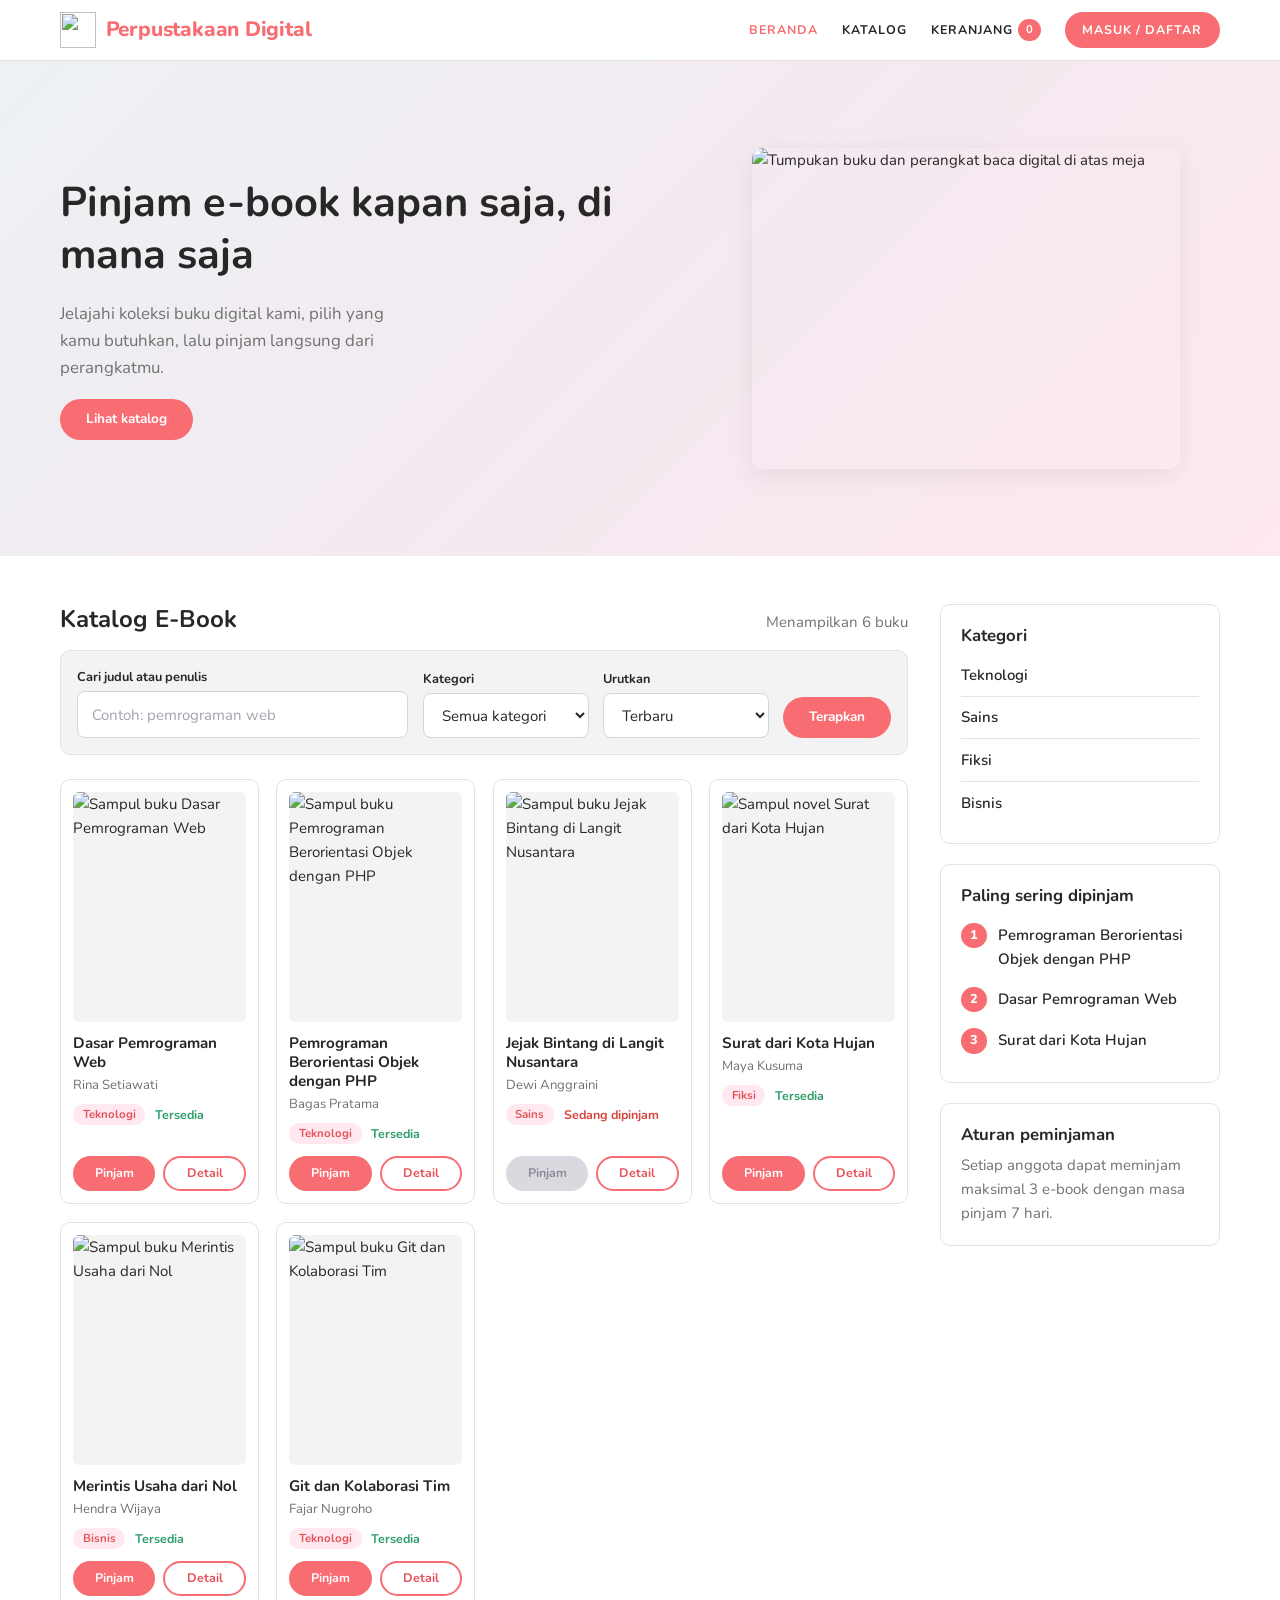
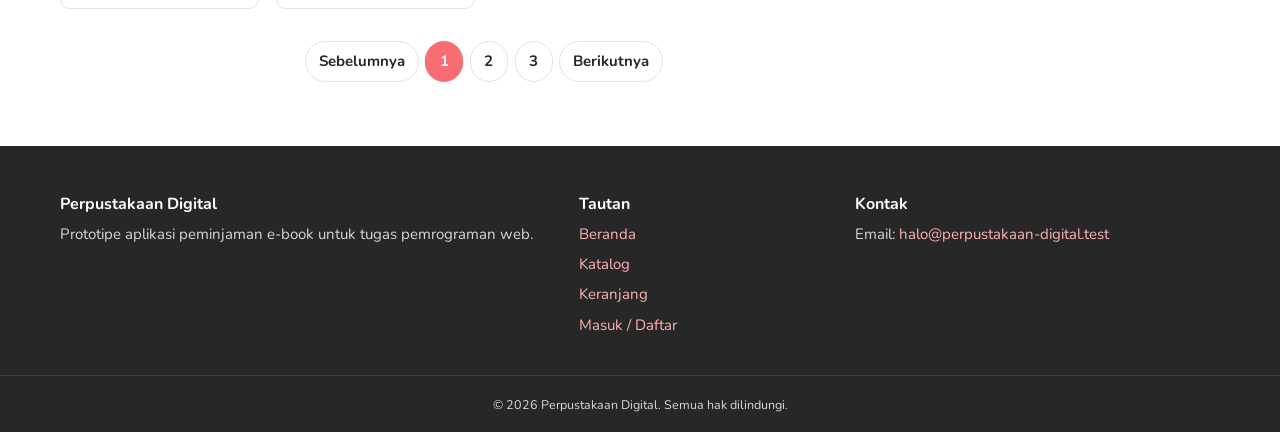
==== index.html @ cdc5b5ca "buat index, cart, login, dan style.css buat kode di ke empat file itu" ====
<!DOCTYPE html>
<html lang="id">
<head>
  <meta charset="UTF-8">
  <meta name="viewport" content="width=device-width, initial-scale=1">
  <meta name="description" content="Katalog e-book digital. Cari, pilih, dan pinjam buku favoritmu secara online.">
  <title>Katalog E-Book | Perpustakaan Digital</title>

  <!-- CSS utama (dibuat pada tahap berikutnya) -->
  <link rel="stylesheet" href="assets/public/css/style.css">
</head>
<body>

  <!-- Tautan lompat untuk pengguna keyboard / pembaca layar -->
  <a class="skip-link" href="#konten-utama">Lewati ke konten utama</a>

  <!-- ===================== HEADER ===================== -->
  <header class="site-header" id="site-header">
    <div class="container site-header__inner">

      <a class="brand" href="index.html" aria-label="Perpustakaan Digital, ke beranda">
        <img class="brand__logo" src="public/images/logo.svg" alt="" width="40" height="40">
        <span class="brand__name">Perpustakaan Digital</span>
      </a>

      <nav class="main-nav" id="main-nav" aria-label="Navigasi utama">
        <ul class="main-nav__list">
          <li><a class="main-nav__link" href="index.html" aria-current="page">Beranda</a></li>
          <li><a class="main-nav__link" href="index.html#katalog">Katalog</a></li>
          <li><a class="main-nav__link" href="cart.html">Keranjang <span class="badge" id="cart-count">0</span></a></li>
          <li><a class="main-nav__link main-nav__link--cta" href="login.html">Masuk / Daftar</a></li>
        </ul>
      </nav>

    </div>
  </header>

  <!-- ===================== MAIN ===================== -->
  <main id="konten-utama">

    <!-- Hero / pengantar -->
    <section class="hero" id="hero" aria-labelledby="hero-judul">
      <div class="container hero__inner">
        <div class="hero__text">
          <h1 id="hero-judul">Pinjam e-book kapan saja, di mana saja</h1>
          <p class="hero__lead">
            Jelajahi koleksi buku digital kami, pilih yang kamu butuhkan,
            lalu pinjam langsung dari perangkatmu.
          </p>
          <a class="btn btn--primary" href="#katalog">Lihat katalog</a>
        </div>
        <figure class="hero__figure">
          <img src="public/images/hero.jpg" alt="Tumpukan buku dan perangkat baca digital di atas meja" width="560" height="420">
        </figure>
      </div>
    </section>

    <div class="container layout">

      <!-- Katalog -->
      <section class="catalog" id="katalog" aria-labelledby="katalog-judul">
        <header class="section-header">
          <h2 id="katalog-judul">Katalog E-Book</h2>
          <p class="section-header__desc">Menampilkan <span id="jumlah-buku">6</span> buku</p>
        </header>

        <!-- Pencarian & filter (logika diisi Anggota C) -->
        <form class="filter" id="form-filter" role="search" aria-label="Cari dan filter e-book" action="#" method="get">
          <div class="filter__field filter__field--search">
            <label for="cari-buku">Cari judul atau penulis</label>
            <input type="search" id="cari-buku" name="q" placeholder="Contoh: pemrograman web">
          </div>

          <div class="filter__field">
            <label for="filter-kategori">Kategori</label>
            <select id="filter-kategori" name="kategori">
              <option value="">Semua kategori</option>
              <option value="teknologi">Teknologi</option>
              <option value="sains">Sains</option>
              <option value="fiksi">Fiksi</option>
              <option value="bisnis">Bisnis</option>
            </select>
          </div>

          <div class="filter__field">
            <label for="urutkan">Urutkan</label>
            <select id="urutkan" name="urutkan">
              <option value="terbaru">Terbaru</option>
              <option value="judul">Judul (A–Z)</option>
              <option value="populer">Terpopuler</option>
            </select>
          </div>

          <button class="btn btn--primary" type="submit">Terapkan</button>
        </form>

        <!-- Daftar buku -->
        <div class="book-grid" id="daftar-buku">

          <article class="book-card" data-id="1" data-kategori="teknologi">
            <figure class="book-card__cover">
              <img src="public/images/covers/buku-01.jpg" alt="Sampul buku Dasar Pemrograman Web" width="240" height="320" loading="lazy">
            </figure>
            <div class="book-card__body">
              <h3 class="book-card__title">Dasar Pemrograman Web</h3>
              <p class="book-card__author">Rina Setiawati</p>
              <p class="book-card__meta">
                <span class="tag">Teknologi</span>
                <span class="book-card__status book-card__status--available">Tersedia</span>
              </p>
            </div>
            <footer class="book-card__footer">
              <button class="btn btn--primary" type="button" data-aksi="pinjam">Pinjam</button>
              <a class="btn btn--ghost" href="#detail-1">Detail</a>
            </footer>
          </article>

          <article class="book-card" data-id="2" data-kategori="teknologi">
            <figure class="book-card__cover">
              <img src="public/images/covers/buku-02.jpg" alt="Sampul buku Pemrograman Berorientasi Objek dengan PHP" width="240" height="320" loading="lazy">
            </figure>
            <div class="book-card__body">
              <h3 class="book-card__title">Pemrograman Berorientasi Objek dengan PHP</h3>
              <p class="book-card__author">Bagas Pratama</p>
              <p class="book-card__meta">
                <span class="tag">Teknologi</span>
                <span class="book-card__status book-card__status--available">Tersedia</span>
              </p>
            </div>
            <footer class="book-card__footer">
              <button class="btn btn--primary" type="button" data-aksi="pinjam">Pinjam</button>
              <a class="btn btn--ghost" href="#detail-2">Detail</a>
            </footer>
          </article>

          <article class="book-card" data-id="3" data-kategori="sains">
            <figure class="book-card__cover">
              <img src="public/images/covers/buku-03.jpg" alt="Sampul buku Jejak Bintang di Langit Nusantara" width="240" height="320" loading="lazy">
            </figure>
            <div class="book-card__body">
              <h3 class="book-card__title">Jejak Bintang di Langit Nusantara</h3>
              <p class="book-card__author">Dewi Anggraini</p>
              <p class="book-card__meta">
                <span class="tag">Sains</span>
                <span class="book-card__status book-card__status--borrowed">Sedang dipinjam</span>
              </p>
            </div>
            <footer class="book-card__footer">
              <button class="btn btn--primary" type="button" data-aksi="pinjam" disabled>Pinjam</button>
              <a class="btn btn--ghost" href="#detail-3">Detail</a>
            </footer>
          </article>

          <article class="book-card" data-id="4" data-kategori="fiksi">
            <figure class="book-card__cover">
              <img src="public/images/covers/buku-04.jpg" alt="Sampul novel Surat dari Kota Hujan" width="240" height="320" loading="lazy">
            </figure>
            <div class="book-card__body">
              <h3 class="book-card__title">Surat dari Kota Hujan</h3>
              <p class="book-card__author">Maya Kusuma</p>
              <p class="book-card__meta">
                <span class="tag">Fiksi</span>
                <span class="book-card__status book-card__status--available">Tersedia</span>
              </p>
            </div>
            <footer class="book-card__footer">
              <button class="btn btn--primary" type="button" data-aksi="pinjam">Pinjam</button>
              <a class="btn btn--ghost" href="#detail-4">Detail</a>
            </footer>
          </article>

          <article class="book-card" data-id="5" data-kategori="bisnis">
            <figure class="book-card__cover">
              <img src="public/images/covers/buku-05.jpg" alt="Sampul buku Merintis Usaha dari Nol" width="240" height="320" loading="lazy">
            </figure>
            <div class="book-card__body">
              <h3 class="book-card__title">Merintis Usaha dari Nol</h3>
              <p class="book-card__author">Hendra Wijaya</p>
              <p class="book-card__meta">
                <span class="tag">Bisnis</span>
                <span class="book-card__status book-card__status--available">Tersedia</span>
              </p>
            </div>
            <footer class="book-card__footer">
              <button class="btn btn--primary" type="button" data-aksi="pinjam">Pinjam</button>
              <a class="btn btn--ghost" href="#detail-5">Detail</a>
            </footer>
          </article>

          <article class="book-card" data-id="6" data-kategori="teknologi">
            <figure class="book-card__cover">
              <img src="public/images/covers/buku-06.jpg" alt="Sampul buku Git dan Kolaborasi Tim" width="240" height="320" loading="lazy">
            </figure>
            <div class="book-card__body">
              <h3 class="book-card__title">Git dan Kolaborasi Tim</h3>
              <p class="book-card__author">Fajar Nugroho</p>
              <p class="book-card__meta">
                <span class="tag">Teknologi</span>
                <span class="book-card__status book-card__status--available">Tersedia</span>
              </p>
            </div>
            <footer class="book-card__footer">
              <button class="btn btn--primary" type="button" data-aksi="pinjam">Pinjam</button>
              <a class="btn btn--ghost" href="#detail-6">Detail</a>
            </footer>
          </article>

        </div>

        <!-- Paginasi -->
        <nav class="pagination" aria-label="Halaman katalog">
          <ul class="pagination__list">
            <li><a class="pagination__link" href="#" aria-label="Halaman sebelumnya">Sebelumnya</a></li>
            <li><a class="pagination__link" href="#" aria-current="page">1</a></li>
            <li><a class="pagination__link" href="#">2</a></li>
            <li><a class="pagination__link" href="#">3</a></li>
            <li><a class="pagination__link" href="#" aria-label="Halaman berikutnya">Berikutnya</a></li>
          </ul>
        </nav>
      </section>

      <!-- Sidebar -->
      <aside class="sidebar" aria-label="Informasi tambahan">

        <section class="sidebar__block" aria-labelledby="aside-kategori">
          <h2 id="aside-kategori">Kategori</h2>
          <ul class="category-list">
            <li><a href="#katalog" data-kategori="teknologi">Teknologi</a></li>
            <li><a href="#katalog" data-kategori="sains">Sains</a></li>
            <li><a href="#katalog" data-kategori="fiksi">Fiksi</a></li>
            <li><a href="#katalog" data-kategori="bisnis">Bisnis</a></li>
          </ul>
        </section>

        <section class="sidebar__block" aria-labelledby="aside-populer">
          <h2 id="aside-populer">Paling sering dipinjam</h2>
          <ol class="popular-list">
            <li><a href="#detail-2">Pemrograman Berorientasi Objek dengan PHP</a></li>
            <li><a href="#detail-1">Dasar Pemrograman Web</a></li>
            <li><a href="#detail-4">Surat dari Kota Hujan</a></li>
          </ol>
        </section>

        <section class="sidebar__block" aria-labelledby="aside-aturan">
          <h2 id="aside-aturan">Aturan peminjaman</h2>
          <p>Setiap anggota dapat meminjam maksimal 3 e-book dengan masa pinjam 7 hari.</p>
        </section>

      </aside>

    </div>
  </main>

  <!-- ===================== FOOTER ===================== -->
  <footer class="site-footer" id="site-footer">
    <div class="container site-footer__inner">

      <section class="site-footer__about" aria-labelledby="footer-tentang">
        <h2 id="footer-tentang">Perpustakaan Digital</h2>
        <p>Prototipe aplikasi peminjaman e-book untuk tugas pemrograman web.</p>
      </section>

      <nav class="site-footer__nav" aria-label="Navigasi footer">
        <h2>Tautan</h2>
        <ul>
          <li><a href="index.html">Beranda</a></li>
          <li><a href="index.html#katalog">Katalog</a></li>
          <li><a href="cart.html">Keranjang</a></li>
          <li><a href="login.html">Masuk / Daftar</a></li>
        </ul>
      </nav>

      <address class="site-footer__contact">
        <h2>Kontak</h2>
        <p>Email: <a href="mailto:halo@perpustakaan-digital.test">halo@perpustakaan-digital.test</a></p>
      </address>

    </div>
    <p class="site-footer__copy">
      <small>&copy; 2026 Perpustakaan Digital. Semua hak dilindungi.</small>
    </p>
  </footer>

</body>
</html>
---- assets/public/css/style.css ----
/* ==========================================================
   Perpustakaan Digital - style.css
   Tema: coral + pastel (terinspirasi tampilan Bookly), CSS murni
   Isi: 1. Variabel  2. Reset & dasar  3. Komponen umum
        4. Header & footer  5. Beranda  6. Login/Register
        7. Responsif
   Catatan: gaya halaman Keranjang ditambahkan di bagian 6b
   saat keranjang.html dibuat.
   ========================================================== */

@import url("https://fonts.googleapis.com/css2?family=Nunito:wght@400;600;700;800&display=swap");

/* ---------- 1. Variabel (ubah warna tema di sini saja) ---------- */
:root {
  /* Palet diambil dari tema Bookly */
  --c-primary: #f86d72;
  --c-primary-dark: #e4545a;
  --c-primary-soft: #ffe8f0;
  --c-text: #272727;
  --c-muted: #717171;
  --c-border: #e3e3e3;
  --c-bg: #ffffff;
  --c-bg-soft: #f3f3f3;
  --c-success: #2e9d6a;
  --c-danger: #d6453d;
  --c-footer: #272727;

  --grad-soft: linear-gradient(135deg, #edf1f3 0%, #f4e9f0 55%, #ffe8f0 100%);

  --font: "Nunito", "Segoe UI", system-ui, -apple-system, sans-serif;
  --radius: 10px;
  --radius-pill: 999px;
  --shadow: 0 6px 24px rgba(39, 39, 39, 0.08);
  --container: 1200px;
}

/* ---------- 2. Reset & dasar ---------- */
*, *::before, *::after { box-sizing: border-box; }

html { scroll-behavior: smooth; }

body {
  margin: 0;
  font-family: var(--font);
  font-size: 15px;
  line-height: 1.6;
  color: var(--c-text);
  background: var(--c-bg);
}

h1, h2, h3 { margin: 0 0 0.5em; line-height: 1.25; font-weight: 700; }
h1 { font-size: clamp(1.8rem, 4vw, 2.6rem); }
h2 { font-size: 1.3rem; }
h3 { font-size: 1rem; }
p { margin: 0 0 1em; }
ul, ol { margin: 0; padding: 0; list-style: none; }
img { max-width: 100%; height: auto; display: block; }
a { color: var(--c-primary-dark); text-decoration: none; }
a:hover { text-decoration: underline; }
address { font-style: normal; }

[hidden] { display: none !important; }

:focus-visible {
  outline: 3px solid rgba(247, 107, 110, 0.55);
  outline-offset: 2px;
}

.container {
  width: 100%;
  max-width: var(--container);
  margin-inline: auto;
  padding-inline: 1.25rem;
}

.skip-link {
  position: absolute;
  left: 1rem;
  top: -4rem;
  z-index: 100;
  padding: 0.6rem 1rem;
  background: var(--c-text);
  color: #fff;
  border-radius: var(--radius);
}
.skip-link:focus { top: 0.75rem; }

/* ---------- 3. Komponen umum ---------- */
.btn {
  display: inline-flex;
  align-items: center;
  justify-content: center;
  gap: 0.4rem;
  padding: 0.65rem 1.5rem;
  font: inherit;
  font-size: 0.85rem;
  font-weight: 700;
  line-height: 1.2;
  border: 2px solid transparent;
  border-radius: var(--radius-pill);
  cursor: pointer;
  text-decoration: none;
}
.btn:hover { text-decoration: none; }

.btn--primary { background: var(--c-primary); color: #fff; }
.btn--primary:hover { background: var(--c-primary-dark); }

.btn--ghost {
  background: transparent;
  color: var(--c-primary-dark);
  border-color: var(--c-primary);
}
.btn--ghost:hover { background: var(--c-primary-soft); }

.btn--block { display: flex; width: 100%; padding-block: 0.8rem; }

.btn:disabled,
.btn[disabled] {
  background: #d9d9df;
  color: #8b8b95;
  border-color: transparent;
  cursor: not-allowed;
}

.badge {
  display: inline-block;
  min-width: 1.4rem;
  padding: 0 0.4rem;
  font-size: 0.7rem;
  font-weight: 700;
  line-height: 1.4rem;
  text-align: center;
  color: #fff;
  background: var(--c-primary);
  border-radius: var(--radius-pill);
}

.tag {
  display: inline-block;
  padding: 0.1rem 0.6rem;
  font-size: 0.72rem;
  font-weight: 700;
  color: var(--c-primary-dark);
  background: var(--c-primary-soft);
  border-radius: var(--radius-pill);
}

/* ---------- 4. Header & footer ---------- */
.site-header {
  position: sticky;
  top: 0;
  z-index: 50;
  background: #fff;
  border-bottom: 1px solid var(--c-border);
}
.site-header__inner {
  display: flex;
  flex-wrap: wrap;
  align-items: center;
  justify-content: space-between;
  gap: 0.5rem 1.5rem;
  padding-block: 0.75rem;
}

.brand { display: inline-flex; align-items: center; gap: 0.6rem; color: var(--c-text); }
.brand:hover { text-decoration: none; }
.brand__logo { width: 36px; height: 36px; }
.brand__name {
  font-size: 1.3rem;
  font-weight: 800;
  letter-spacing: -0.01em;
  color: var(--c-primary);
}

.main-nav__list { display: flex; flex-wrap: wrap; align-items: center; gap: 0.25rem 1.5rem; }
.main-nav__link {
  display: inline-flex;
  align-items: center;
  gap: 0.35rem;
  padding: 0.35rem 0;
  font-size: 0.78rem;
  font-weight: 700;
  letter-spacing: 0.08em;
  text-transform: uppercase;
  color: var(--c-text);
}
.main-nav__link:hover { color: var(--c-primary); text-decoration: none; }
.main-nav__link[aria-current="page"] { color: var(--c-primary); }

.main-nav__link--cta {
  padding: 0.5rem 1.1rem;
  color: #fff;
  background: var(--c-primary);
  border-radius: var(--radius-pill);
}
.main-nav__link--cta:hover { color: #fff; background: var(--c-primary-dark); }
.main-nav__link--cta[aria-current="page"] { color: #fff; background: var(--c-primary-dark); }

.site-footer {
  margin-top: 4rem;
  color: #d7d7de;
  background: var(--c-footer);
}
.site-footer__inner {
  display: grid;
  gap: 2rem;
  padding-block: 3rem 2rem;
}
.site-footer h2 { font-size: 1rem; color: #fff; }
.site-footer a { color: #ffb3b5; }
.site-footer li { margin-bottom: 0.4rem; }
.site-footer__copy {
  margin: 0;
  padding: 1rem 1.25rem;
  text-align: center;
  border-top: 1px solid rgba(255, 255, 255, 0.1);
}

/* ---------- 5. Beranda ---------- */
.hero { background: var(--grad-soft); }
.hero__inner {
  display: grid;
  align-items: center;
  gap: 2rem;
  padding-block: 3rem;
}
.hero__lead { max-width: 34ch; font-size: 1.05rem; color: var(--c-muted); }
.hero__figure img {
  width: 100%;
  max-width: 480px;
  margin-inline: auto;
  border-radius: var(--radius);
  box-shadow: var(--shadow);
  object-fit: cover;
}

.layout {
  display: grid;
  gap: 2rem;
  padding-block: 3rem 0;
}

.section-header {
  display: flex;
  flex-wrap: wrap;
  align-items: baseline;
  justify-content: space-between;
  gap: 0.25rem 1rem;
  margin-bottom: 1rem;
}
.section-header h2 { margin: 0; font-size: 1.5rem; }
.section-header__desc { margin: 0; color: var(--c-muted); }

/* Filter & pencarian */
.filter {
  display: grid;
  gap: 0.9rem;
  align-items: end;
  margin-bottom: 1.5rem;
  padding: 1rem;
  background: var(--c-bg-soft);
  border: 1px solid var(--c-border);
  border-radius: var(--radius);
}
.filter__field label {
  display: block;
  margin-bottom: 0.25rem;
  font-size: 0.8rem;
  font-weight: 700;
}

/* Input umum (dipakai filter dan form) */
input[type="text"],
input[type="email"],
input[type="password"],
input[type="search"],
select {
  width: 100%;
  padding: 0.65rem 0.9rem;
  font: inherit;
  color: var(--c-text);
  background: #fff;
  border: 1px solid #d5d5dc;
  border-radius: 8px;
}
input::placeholder { color: #a3a3ad; }
input:focus,
select:focus {
  border-color: var(--c-primary);
  outline: 3px solid rgba(247, 107, 110, 0.25);
  outline-offset: 0;
}

/* Kartu buku */
.book-grid {
  display: grid;
  grid-template-columns: repeat(auto-fill, minmax(180px, 1fr));
  gap: 1.1rem;
}
.book-card {
  display: flex;
  flex-direction: column;
  padding: 0.75rem;
  background: #fff;
  border: 1px solid var(--c-border);
  border-radius: var(--radius);
}
.book-card__cover {
  margin: 0 0 0.75rem;
  aspect-ratio: 3 / 4;
  overflow: hidden;
  background: var(--c-bg-soft);
  border-radius: 6px;
}
.book-card__cover img { width: 100%; height: 100%; object-fit: cover; }
.book-card__body { flex: 1; }
.book-card__title { margin-bottom: 0.15rem; font-size: 0.95rem; }
.book-card__author { margin-bottom: 0.5rem; font-size: 0.82rem; color: var(--c-muted); }
.book-card__meta {
  display: flex;
  flex-wrap: wrap;
  align-items: center;
  gap: 0.4rem 0.6rem;
  margin-bottom: 0.75rem;
}
.book-card__status { font-size: 0.78rem; font-weight: 700; }
.book-card__status--available { color: var(--c-success); }
.book-card__status--borrowed { color: var(--c-danger); }
.book-card__footer { display: flex; gap: 0.5rem; }
.book-card__footer .btn { flex: 1; padding: 0.5rem 0.4rem; font-size: 0.78rem; }

/* Paginasi */
.pagination { margin-top: 2rem; }
.pagination__list { display: flex; flex-wrap: wrap; justify-content: center; gap: 0.4rem; }
.pagination__link {
  display: inline-block;
  min-width: 2.4rem;
  padding: 0.45rem 0.8rem;
  text-align: center;
  font-weight: 700;
  color: var(--c-text);
  border: 1px solid var(--c-border);
  border-radius: var(--radius-pill);
}
.pagination__link:hover { background: var(--c-primary-soft); text-decoration: none; }
.pagination__link[aria-current="page"] {
  color: #fff;
  background: var(--c-primary);
  border-color: var(--c-primary);
}

/* Sidebar */
.sidebar { display: grid; gap: 1.25rem; align-content: start; }
.sidebar__block {
  padding: 1.25rem;
  background: #fff;
  border: 1px solid var(--c-border);
  border-radius: var(--radius);
}
.sidebar__block h2 { font-size: 1.05rem; }
.sidebar__block p { margin: 0; color: var(--c-muted); }
.category-list li + li { border-top: 1px solid var(--c-border); }
.category-list a { display: block; padding: 0.55rem 0; color: var(--c-text); font-weight: 600; }
.category-list a:hover { color: var(--c-primary); text-decoration: none; }
.popular-list { counter-reset: populer; }
.popular-list li {
  counter-increment: populer;
  display: flex;
  gap: 0.7rem;
  padding: 0.5rem 0;
}
.popular-list li::before {
  content: counter(populer);
  flex: none;
  width: 1.6rem;
  height: 1.6rem;
  font-size: 0.8rem;
  font-weight: 800;
  line-height: 1.6rem;
  text-align: center;
  color: #fff;
  background: var(--c-primary);
  border-radius: 50%;
}
.popular-list a { color: var(--c-text); font-weight: 600; }

/* ---------- 6. Login / Register ---------- */
.page-auth { background: var(--grad-soft); background-attachment: fixed; }
.page-auth .site-header { background: rgba(255, 255, 255, 0.9); }

.auth-layout { padding-block: 3rem 1rem; }
.auth-intro { max-width: 36rem; margin: 0 auto 2rem; text-align: center; }
.auth-intro p { color: var(--c-muted); }

.auth-panels { display: grid; gap: 1.5rem; max-width: 56rem; margin-inline: auto; }
.auth-panel {
  padding: 2rem 1.75rem;
  background: #fff;
  border-radius: 16px;
  border-top: 5px solid var(--c-primary);
  box-shadow: var(--shadow);
}
.auth-panel h2 { margin-bottom: 1.25rem; font-size: 1.4rem; }
.auth-panel__switch { margin: 1.25rem 0 0; font-size: 0.9rem; text-align: center; color: var(--c-muted); }
.auth-panel__switch a { font-weight: 700; }

.form { display: grid; gap: 1rem; }
.form__group label { display: block; margin-bottom: 0.3rem; font-size: 0.85rem; font-weight: 700; }
.form__group--inline { display: flex; align-items: flex-start; gap: 0.6rem; }
.form__group--inline label { margin: 0; font-weight: 600; }
.form__group--inline input { width: 1.1rem; height: 1.1rem; margin-top: 0.2rem; accent-color: var(--c-primary); }
.form__hint { margin: 0.3rem 0 0; font-size: 0.78rem; color: var(--c-muted); }
.form__hint--error { color: var(--c-danger); font-weight: 600; }
.form__error {
  margin: 0;
  padding: 0.7rem 0.9rem;
  font-size: 0.88rem;
  font-weight: 600;
  color: var(--c-danger);
  background: #fdecea;
  border-radius: 8px;
}

.auth-aside {
  max-width: 56rem;
  margin: 2rem auto 0;
  padding: 1.5rem;
  text-align: center;
  background: rgba(255, 255, 255, 0.7);
  border-radius: var(--radius);
}
.auth-aside h2 { font-size: 1.05rem; }
.benefit-list { display: grid; gap: 0.5rem; }
.benefit-list li::before { content: "\2713\00a0"; font-weight: 800; color: var(--c-primary); }

/* ---------- 7. Responsif (mobile-first) ---------- */

/* Tablet >= 640px */
@media (min-width: 640px) {
  .filter { grid-template-columns: repeat(2, 1fr); }
  .filter__field--search { grid-column: 1 / -1; }
  .site-footer__inner { grid-template-columns: repeat(2, 1fr); }
  .site-footer__about { grid-column: 1 / -1; }
}

/* Tablet besar >= 768px */
@media (min-width: 768px) {
  .hero__inner { grid-template-columns: 1.1fr 0.9fr; padding-block: 4.5rem; }
  .auth-panels { grid-template-columns: 1fr 1fr; align-items: start; }
  .filter { grid-template-columns: 2fr 1fr 1fr auto; }
  .filter__field--search { grid-column: auto; }
  .site-footer__inner { grid-template-columns: 2fr 1fr 1.5fr; }
  .site-footer__about { grid-column: auto; }
}

/* Desktop >= 992px */
@media (min-width: 992px) {
  .layout { grid-template-columns: minmax(0, 1fr) 280px; }
}

/* HP kecil < 480px */
@media (max-width: 479px) {
  .site-header__inner { justify-content: center; }
  .main-nav__list { justify-content: center; gap: 0.25rem 1rem; }
  .auth-panel { padding: 1.5rem 1.15rem; }
  .book-grid { grid-template-columns: repeat(2, 1fr); gap: 0.75rem; }
  .book-card__footer { flex-direction: column; }
}

/* Hormati preferensi pengguna yang mengurangi gerakan */
@media (prefers-reduced-motion: reduce) {
  html { scroll-behavior: auto; }
}

/* ---------- 6b. Keranjang / Transaksi ---------- */
.visually-hidden {
  position: absolute;
  width: 1px;
  height: 1px;
  margin: -1px;
  padding: 0;
  overflow: hidden;
  clip: rect(0 0 0 0);
  white-space: nowrap;
  border: 0;
}

.page-title { padding-block: 2.5rem 1.5rem; }
.page-title h1 { margin-bottom: 0.25rem; }
.page-title p { margin: 0; color: var(--c-muted); }

.cart-layout { display: grid; gap: 2rem; }
.cart h2, .history h2 { margin-bottom: 1rem; }

.cart-list { display: grid; gap: 0.9rem; }
.cart-item {
  display: grid;
  grid-template-columns: 72px 1fr;
  gap: 0.9rem 1rem;
  align-items: start;
  padding: 0.9rem;
  background: #fff;
  border: 1px solid var(--c-border);
  border-radius: var(--radius);
}
.cart-item__cover {
  margin: 0;
  aspect-ratio: 3 / 4;
  overflow: hidden;
  background: var(--c-bg-soft);
  border-radius: 6px;
}
.cart-item__cover img { width: 100%; height: 100%; object-fit: cover; }
.cart-item__title { margin-bottom: 0.15rem; }
.cart-item__author { margin-bottom: 0.5rem; font-size: 0.85rem; color: var(--c-muted); }
.cart-item__meta { margin: 0; }
.cart-item__footer { grid-column: 1 / -1; }
.cart-item__footer .btn { padding: 0.4rem 1.1rem; font-size: 0.78rem; }

.cart-empty {
  padding: 2.5rem 1.5rem;
  text-align: center;
  background: var(--c-bg-soft);
  border: 2px dashed var(--c-border);
  border-radius: var(--radius);
}
.cart-empty p { color: var(--c-muted); }

.summary {
  align-self: start;
  padding: 1.5rem;
  background: #fff;
  border: 1px solid var(--c-border);
  border-top: 5px solid var(--c-primary);
  border-radius: var(--radius);
  box-shadow: var(--shadow);
}
.summary h2 { font-size: 1.15rem; }
.summary__list { margin: 0; }
.summary__row {
  display: flex;
  justify-content: space-between;
  gap: 1rem;
  padding: 0.5rem 0;
  border-bottom: 1px solid var(--c-border);
}
.summary__row dt { color: var(--c-muted); }
.summary__row dd { margin: 0; font-weight: 700; }
.summary__due {
  margin: 0;
  padding: 0.7rem 0.9rem;
  font-size: 0.9rem;
  background: var(--c-primary-soft);
  border-radius: 8px;
}
.summary__due output { font-weight: 800; }
.summary__note { margin: 1rem 0 0; font-size: 0.8rem; text-align: center; color: var(--c-muted); }
input[type="date"] {
  width: 100%;
  padding: 0.65rem 0.9rem;
  font: inherit;
  color: var(--c-text);
  background: #fff;
  border: 1px solid #d5d5dc;
  border-radius: 8px;
}
input[type="date"]:focus {
  border-color: var(--c-primary);
  outline: 3px solid rgba(247, 107, 110, 0.25);
  outline-offset: 0;
}

.history { padding-top: 3rem; }
.table-wrap { overflow-x: auto; border: 1px solid var(--c-border); border-radius: var(--radius); }
.table { width: 100%; min-width: 34rem; border-collapse: collapse; background: #fff; }
.table th, .table td { padding: 0.8rem 1rem; text-align: left; border-bottom: 1px solid var(--c-border); }
.table thead th { font-size: 0.8rem; text-transform: uppercase; letter-spacing: 0.05em; background: var(--c-bg-soft); }
.table tbody tr:last-child td { border-bottom: 0; }

.status {
  display: inline-block;
  padding: 0.1rem 0.7rem;
  font-size: 0.78rem;
  font-weight: 700;
  border-radius: var(--radius-pill);
}
.status--done { color: var(--c-success); background: #e5f5ee; }
.status--active { color: var(--c-primary-dark); background: var(--c-primary-soft); }

@media (min-width: 560px) {
  .cart-item { grid-template-columns: 80px 1fr auto; align-items: center; }
  .cart-item__footer { grid-column: auto; }
}
@media (min-width: 992px) {
  .cart-layout { grid-template-columns: minmax(0, 1fr) 340px; }
  .summary { position: sticky; top: 5rem; }
}
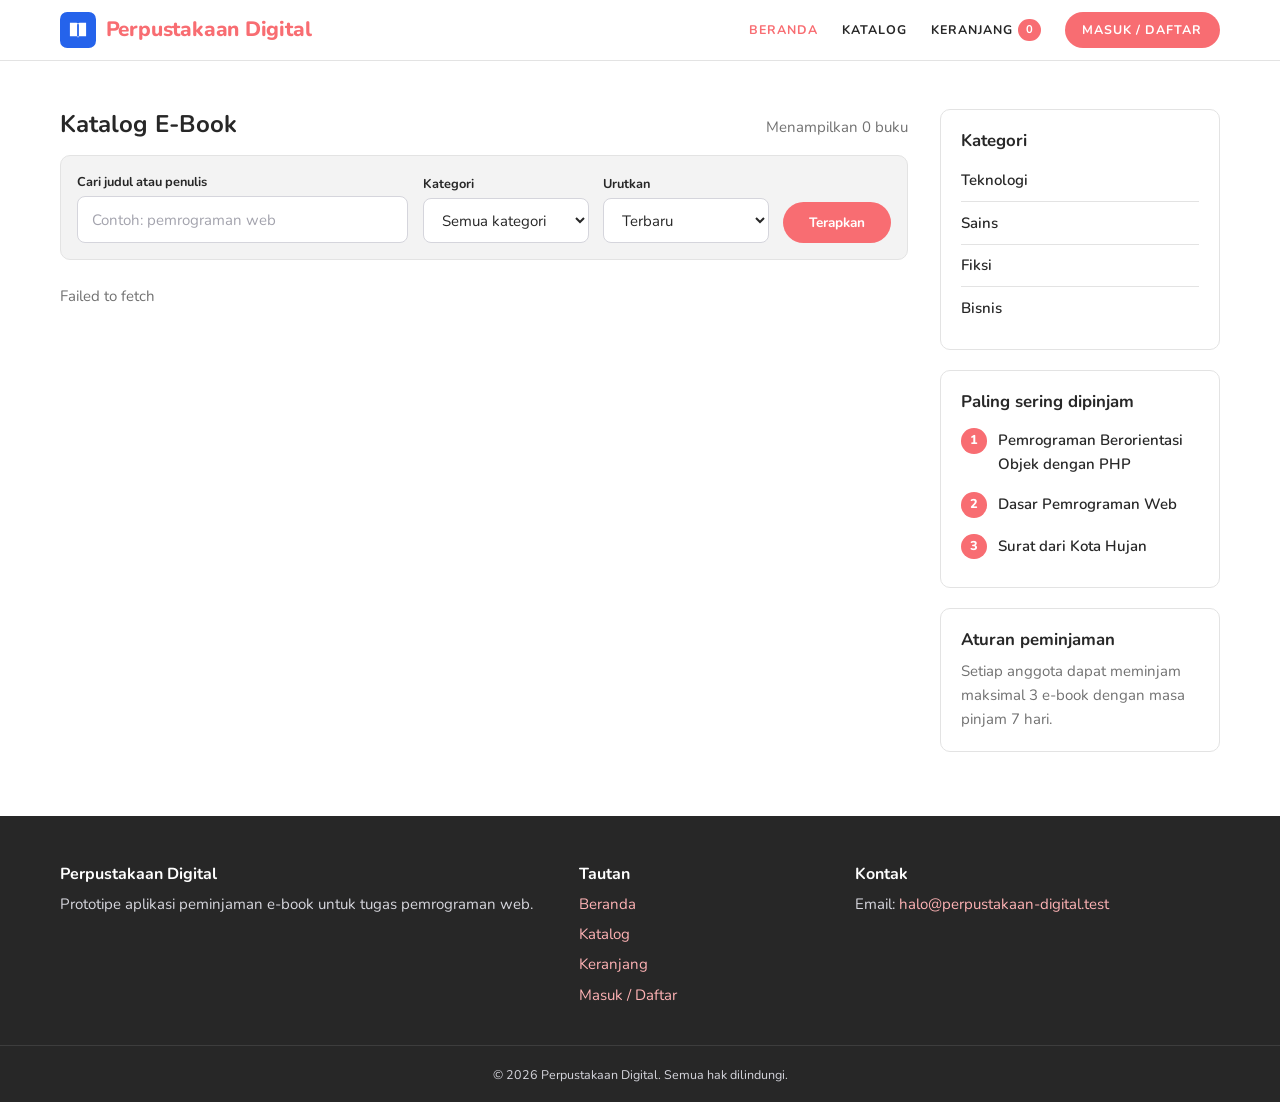
==== commit dc9b76c3: "fix: frontend api integration, etc." ====
--- a/index.html
+++ b/index.html
@@ -19,7 +19,7 @@
     <div class="container site-header__inner">
 
       <a class="brand" href="index.html" aria-label="Perpustakaan Digital, ke beranda">
-        <img class="brand__logo" src="public/images/logo.svg" alt="" width="40" height="40">
+        <img class="brand__logo" src="data:image/svg+xml;utf8,<svg xmlns='http://www.w3.org/2000/svg' width='40' height='40' viewBox='0 0 40 40'><rect width='40' height='40' rx='8' fill='%232563eb'/><path d='M11 12h7a3 3 0 0 1 3 3v14a2 2 0 0 0-2-2h-8V12zm18 0h-7a3 3 0 0 0-3 3v14a2 2 0 0 1 2-2h8V12z' fill='%23ffffff'/></svg>" alt="" width="40" height="40">
         <span class="brand__name">Perpustakaan Digital</span>
       </a>
 
@@ -40,19 +40,7 @@
 
     <!-- Hero / pengantar -->
     <section class="hero" id="hero" aria-labelledby="hero-judul">
-      <div class="container hero__inner">
-        <div class="hero__text">
-          <h1 id="hero-judul">Pinjam e-book kapan saja, di mana saja</h1>
-          <p class="hero__lead">
-            Jelajahi koleksi buku digital kami, pilih yang kamu butuhkan,
-            lalu pinjam langsung dari perangkatmu.
-          </p>
-          <a class="btn btn--primary" href="#katalog">Lihat katalog</a>
-        </div>
-        <figure class="hero__figure">
-          <img src="public/images/hero.jpg" alt="Tumpukan buku dan perangkat baca digital di atas meja" width="560" height="420">
-        </figure>
-      </div>
+
     </section>
 
     <div class="container layout">
@@ -97,125 +85,11 @@
         <!-- Daftar buku -->
         <div class="book-grid" id="daftar-buku">
 
-          <article class="book-card" data-id="1" data-kategori="teknologi">
-            <figure class="book-card__cover">
-              <img src="public/images/covers/buku-01.jpg" alt="Sampul buku Dasar Pemrograman Web" width="240" height="320" loading="lazy">
-            </figure>
-            <div class="book-card__body">
-              <h3 class="book-card__title">Dasar Pemrograman Web</h3>
-              <p class="book-card__author">Rina Setiawati</p>
-              <p class="book-card__meta">
-                <span class="tag">Teknologi</span>
-                <span class="book-card__status book-card__status--available">Tersedia</span>
-              </p>
-            </div>
-            <footer class="book-card__footer">
-              <button class="btn btn--primary" type="button" data-aksi="pinjam">Pinjam</button>
-              <a class="btn btn--ghost" href="#detail-1">Detail</a>
-            </footer>
-          </article>
-
-          <article class="book-card" data-id="2" data-kategori="teknologi">
-            <figure class="book-card__cover">
-              <img src="public/images/covers/buku-02.jpg" alt="Sampul buku Pemrograman Berorientasi Objek dengan PHP" width="240" height="320" loading="lazy">
-            </figure>
-            <div class="book-card__body">
-              <h3 class="book-card__title">Pemrograman Berorientasi Objek dengan PHP</h3>
-              <p class="book-card__author">Bagas Pratama</p>
-              <p class="book-card__meta">
-                <span class="tag">Teknologi</span>
-                <span class="book-card__status book-card__status--available">Tersedia</span>
-              </p>
-            </div>
-            <footer class="book-card__footer">
-              <button class="btn btn--primary" type="button" data-aksi="pinjam">Pinjam</button>
-              <a class="btn btn--ghost" href="#detail-2">Detail</a>
-            </footer>
-          </article>
-
-          <article class="book-card" data-id="3" data-kategori="sains">
-            <figure class="book-card__cover">
-              <img src="public/images/covers/buku-03.jpg" alt="Sampul buku Jejak Bintang di Langit Nusantara" width="240" height="320" loading="lazy">
-            </figure>
-            <div class="book-card__body">
-              <h3 class="book-card__title">Jejak Bintang di Langit Nusantara</h3>
-              <p class="book-card__author">Dewi Anggraini</p>
-              <p class="book-card__meta">
-                <span class="tag">Sains</span>
-                <span class="book-card__status book-card__status--borrowed">Sedang dipinjam</span>
-              </p>
-            </div>
-            <footer class="book-card__footer">
-              <button class="btn btn--primary" type="button" data-aksi="pinjam" disabled>Pinjam</button>
-              <a class="btn btn--ghost" href="#detail-3">Detail</a>
-            </footer>
-          </article>
-
-          <article class="book-card" data-id="4" data-kategori="fiksi">
-            <figure class="book-card__cover">
-              <img src="public/images/covers/buku-04.jpg" alt="Sampul novel Surat dari Kota Hujan" width="240" height="320" loading="lazy">
-            </figure>
-            <div class="book-card__body">
-              <h3 class="book-card__title">Surat dari Kota Hujan</h3>
-              <p class="book-card__author">Maya Kusuma</p>
-              <p class="book-card__meta">
-                <span class="tag">Fiksi</span>
-                <span class="book-card__status book-card__status--available">Tersedia</span>
-              </p>
-            </div>
-            <footer class="book-card__footer">
-              <button class="btn btn--primary" type="button" data-aksi="pinjam">Pinjam</button>
-              <a class="btn btn--ghost" href="#detail-4">Detail</a>
-            </footer>
-          </article>
-
-          <article class="book-card" data-id="5" data-kategori="bisnis">
-            <figure class="book-card__cover">
-              <img src="public/images/covers/buku-05.jpg" alt="Sampul buku Merintis Usaha dari Nol" width="240" height="320" loading="lazy">
-            </figure>
-            <div class="book-card__body">
-              <h3 class="book-card__title">Merintis Usaha dari Nol</h3>
-              <p class="book-card__author">Hendra Wijaya</p>
-              <p class="book-card__meta">
-                <span class="tag">Bisnis</span>
-                <span class="book-card__status book-card__status--available">Tersedia</span>
-              </p>
-            </div>
-            <footer class="book-card__footer">
-              <button class="btn btn--primary" type="button" data-aksi="pinjam">Pinjam</button>
-              <a class="btn btn--ghost" href="#detail-5">Detail</a>
-            </footer>
-          </article>
-
-          <article class="book-card" data-id="6" data-kategori="teknologi">
-            <figure class="book-card__cover">
-              <img src="public/images/covers/buku-06.jpg" alt="Sampul buku Git dan Kolaborasi Tim" width="240" height="320" loading="lazy">
-            </figure>
-            <div class="book-card__body">
-              <h3 class="book-card__title">Git dan Kolaborasi Tim</h3>
-              <p class="book-card__author">Fajar Nugroho</p>
-              <p class="book-card__meta">
-                <span class="tag">Teknologi</span>
-                <span class="book-card__status book-card__status--available">Tersedia</span>
-              </p>
-            </div>
-            <footer class="book-card__footer">
-              <button class="btn btn--primary" type="button" data-aksi="pinjam">Pinjam</button>
-              <a class="btn btn--ghost" href="#detail-6">Detail</a>
-            </footer>
-          </article>
-
         </div>
 
         <!-- Paginasi -->
-        <nav class="pagination" aria-label="Halaman katalog">
-          <ul class="pagination__list">
-            <li><a class="pagination__link" href="#" aria-label="Halaman sebelumnya">Sebelumnya</a></li>
-            <li><a class="pagination__link" href="#" aria-current="page">1</a></li>
-            <li><a class="pagination__link" href="#">2</a></li>
-            <li><a class="pagination__link" href="#">3</a></li>
-            <li><a class="pagination__link" href="#" aria-label="Halaman berikutnya">Berikutnya</a></li>
-          </ul>
+        <nav class="pagination" id="pagination-katalog" aria-label="Halaman katalog">
+          <ul class="pagination__list"></ul>
         </nav>
       </section>
 
@@ -281,5 +155,11 @@
     </p>
   </footer>
 
+  <!-- ===================== SCRIPTS ===================== -->
+  <script src="assets/js/app.js"></script>
+  <script src="assets/js/book.js"></script>
+  <script src="assets/js/auth.js"></script>
+  <script src="assets/js/cart.js"></script>
+  <script src="assets/js/features.js"></script>
 </body>
-</html>
+</html>
--- a/assets/public/css/style.css
+++ b/assets/public/css/style.css
@@ -596,3 +596,15 @@
   .cart-layout { grid-template-columns: minmax(0, 1fr) 340px; }
   .summary { position: sticky; top: 5rem; }
 }
+.pagination__link.is-active {
+  background-color: #2563eb;
+  color: #ffffff;
+  border-color: #2563eb;
+  font-weight: 600;
+}
+
+.pagination__link.is-disabled {
+  opacity: 0.5;
+  pointer-events: none;
+  cursor: not-allowed;
+}
